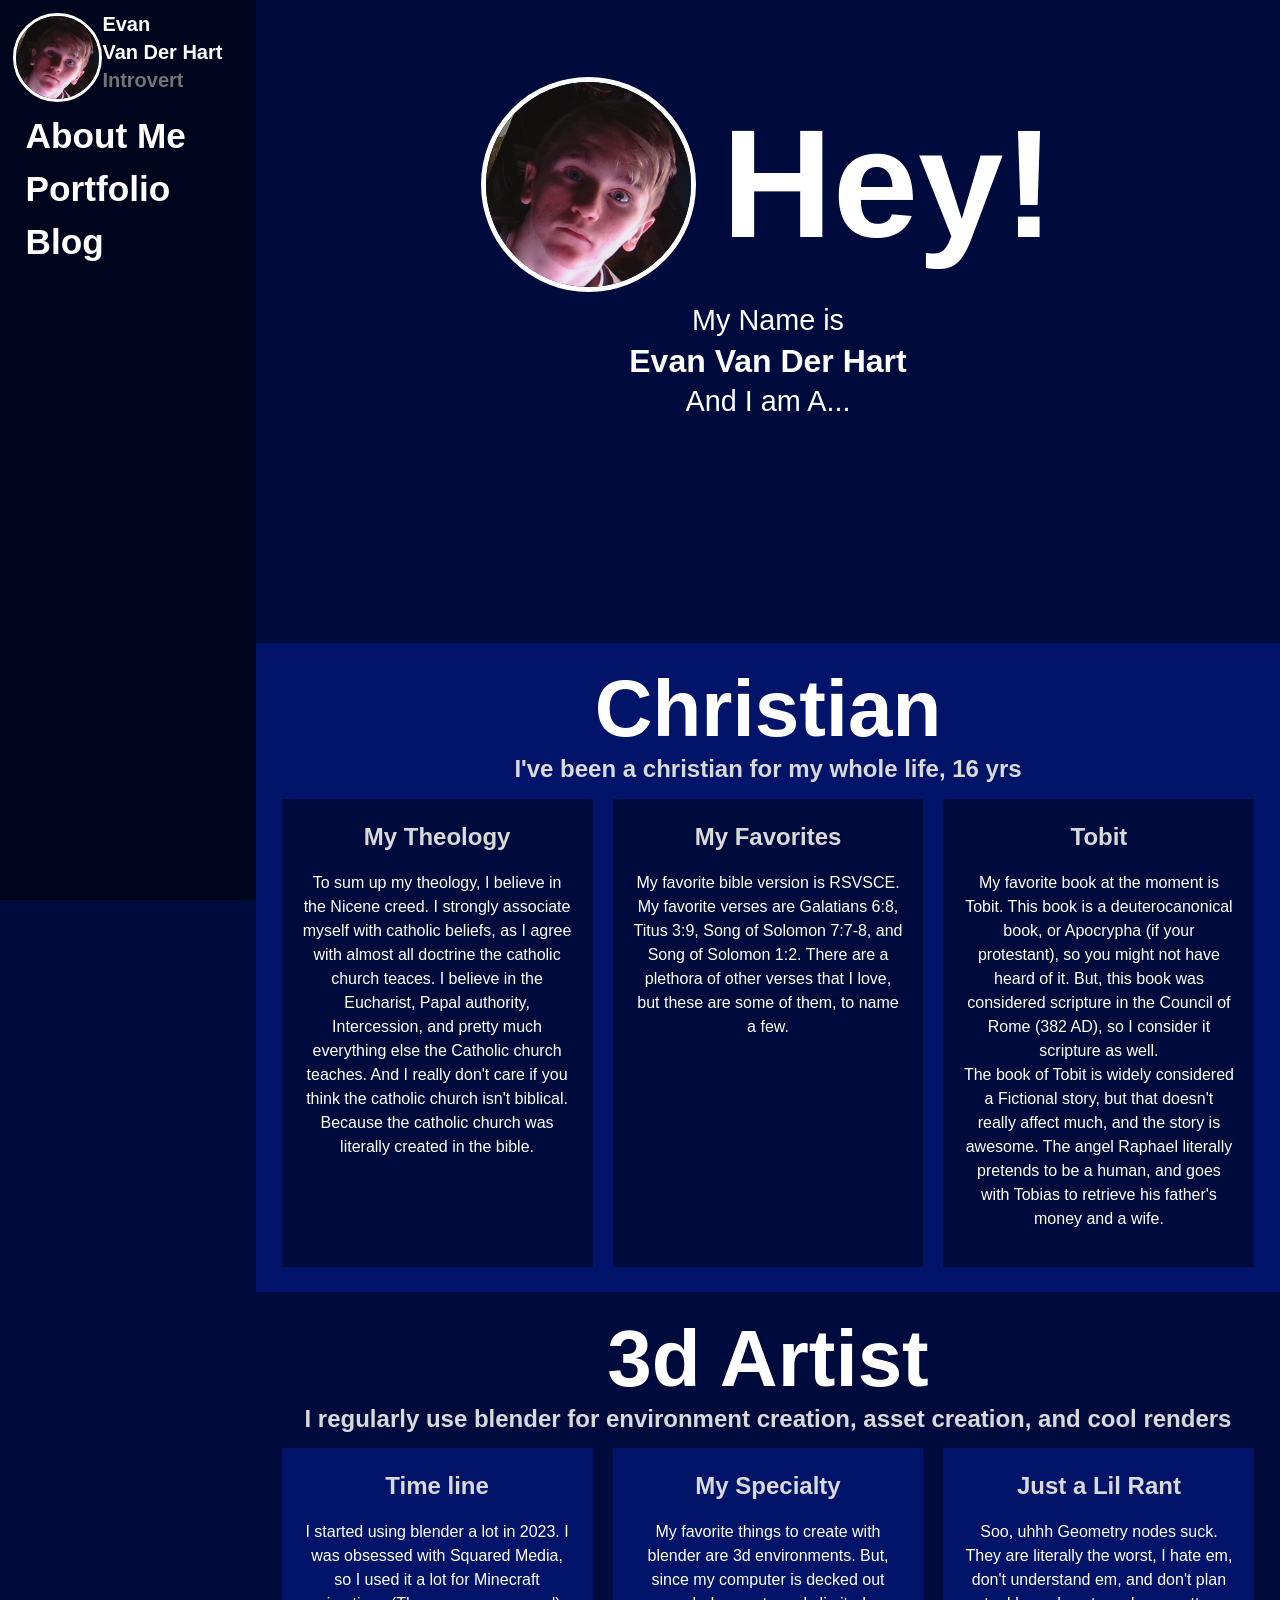
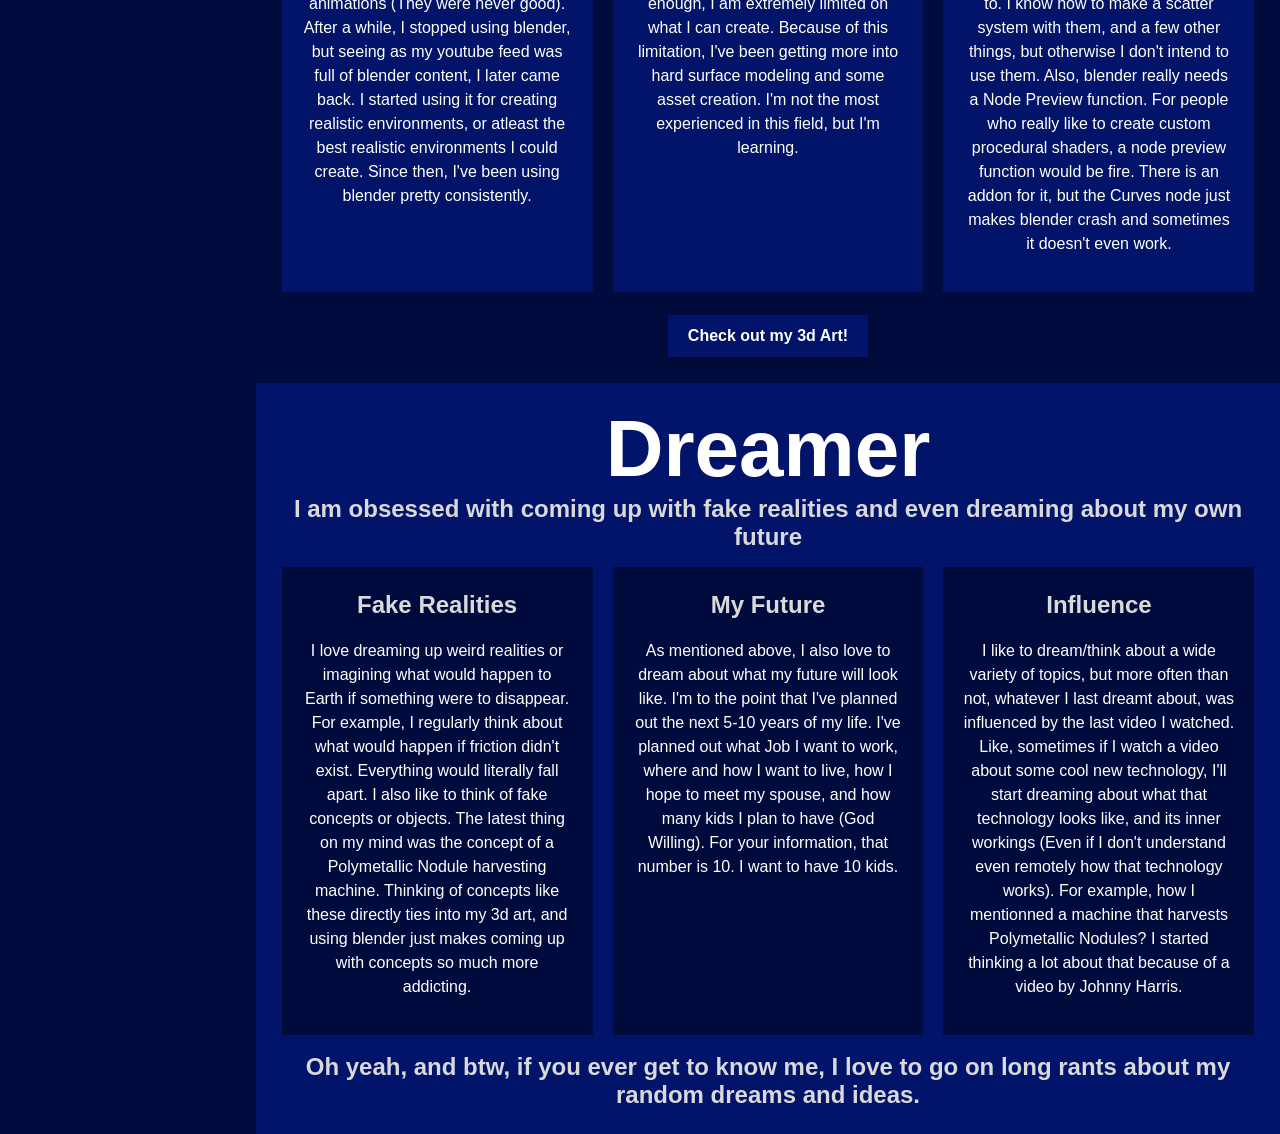
==== pages/Aboutme.html @ 091ca2a3 "Initial commit" ====
<!DOCTYPE html>
<html lang="en">
    <head>
        <meta charset="UTF-8">
        <meta name="viewport" content="width=device-width, initial-scale=1.0">
        <title>Introvert - About Me</title>
        <link rel="stylesheet" href="../css/style.css">
    </head>
    
    <body>
        <img src="../assets/MainProfile.jpg" id="MainMenuProfImg">
        <aside id="MainSideMenu">
            <a href="../index.html">
                <h1 id="MainSideMenuName">Evan<br>Van Der Hart<br><span class="IntText">Introvert</span></h1>
            </a>
            
            <p>
                <a href="../pages/Aboutme.html" class="SideBarLinks">About Me</a><br>
                <a href="../pages/Portfolio.html" class="SideBarLinks">Portfolio</a><br>
                <a href="../pages/Blog.html" class="SideBarLinks">Blog</a>
            </p>
        </aside>

        <main>
            <section class="top_about_section">
                <img id="AboutMeImg" src="../assets/MainProfile.jpg">
                <h2 id="BigAboutMeHEY">Hey!</h2>
            </section>
            <section id="AboutMeIntroTextALL">
                <h2 class="AboutMeIntroText">My Name is</h2>
                <h2 class="AboutMeNameText">Evan Van Der Hart</h2>
                <h2 class="AboutMeIntroText">And I am A...</h2>
            </section>


            <section class="AboutMeSoftBlue">                              <!-- Christian -->
                <h2>Christian</h2>
                <h3>I've been a christian for my whole life, 16 yrs</h3>

                <section class="AboutMeSoftBlueSegments">
                    <div class="AboutMeSoftBlueSegmentsTxt"> <!-- My Theology -->
                        <h3>My Theology</h3>
                        <p>To sum up my theology, I believe in the Nicene creed.
                            I strongly associate myself with catholic beliefs, as I agree with almost all doctrine the catholic church teaces.
                            I believe in the Eucharist, Papal authority, Intercession, and pretty much everything else the Catholic church teaches.
                            And I really don't care if you think the catholic church isn't biblical. Because the catholic church was literally created in the bible. 
                        </p>
                    </div>
                    <div class="AboutMeSoftBlueSegmentsTxt"> <!-- My Favorites -->
                        <h3>My Favorites</h3>
                        <p> My favorite bible version is RSVSCE. My favorite verses are Galatians 6:8, Titus 3:9, Song of Solomon 7:7-8, and Song of Solomon 1:2.
                            There are a plethora of other verses that I love, but these are some of them, to name a few.
                        </p>
                    </div>
                    <div class="AboutMeSoftBlueSegmentsTxt"> <!-- Tobit -->
                        <h3>Tobit</h3>
                        <p>My favorite book at the moment is Tobit. This book is a deuterocanonical book, or Apocrypha (if your protestant), so you might not have heard of it.
                        But, this book was considered scripture in the Council of Rome (382 AD), so I consider it scripture as well. 
                        <br> The book of Tobit is widely considered a Fictional story, but that doesn't really affect much, and the story is awesome. The angel Raphael literally pretends to be a human, and goes with Tobias to retrieve his father's money and a wife. 
                        </p>
                    </div>                    
                </section>
            </section>

            <section class="AboutMeBlue">                                  <!-- 3d Artist -->
                <h2>3d Artist</h2>
                <h3>I regularly use blender for environment creation, asset creation, and cool renders </h3>

                <section class="AboutMeBlueSegments">
                    <div class="AboutMeBlueSegmentsTxt">
                        <h3>Time line</h3>
                        <p>I started using blender a lot in 2023. I was obsessed with Squared Media, so I used it a lot for Minecraft animations
                            (They were never good). After a while, I stopped using blender, but seeing as my youtube feed was full of blender content, I later came back.
                            I started using it for creating realistic environments, or atleast the best realistic environments I could create. Since then, I've been using blender pretty consistently.
                        </p>
                    </div>
                    <div class="AboutMeBlueSegmentsTxt">
                        <h3>My Specialty</h3>
                        <p>My favorite things to create with blender are 3d environments. But, since my computer is decked out enough, I am extremely limited on what I can create.
                            Because of this limitation, I've been getting more into hard surface modeling and some asset creation. I'm not the most experienced in this field, but I'm learning.
                        </p>
                    </div>
                    <div class="AboutMeBlueSegmentsTxt">
                        <h3>Just a Lil Rant</h3>
                        <p>Soo, uhhh Geometry nodes suck. They are literally the worst, I hate em, don't understand em, and don't plan to. I know how to make a scatter system with them, and a few other things,
                            but otherwise I don't intend to use them. Also, blender really needs a Node Preview function. For people who really like to create custom procedural shaders, a node preview function would be fire.
                            There is an addon for it, but the Curves node just makes blender crash and sometimes it doesn't even work.
                        </p>
                    </div>
                </section>

                <br>
                <section class="ButtonContainerBlue">
                    <a href="..\pages\Portfolio.html" class="btnBlue">Check out my 3d Art!</a>
                </section>

            </section>

            <section class="AboutMeSoftBlue">                              <!-- Dreamer -->
                <h2>Dreamer</h2>
                <h3>I am obsessed with coming up with fake realities and even dreaming about my own future</h3>

                <section class="AboutMeSoftBlueSegments">
                    <div class="AboutMeSoftBlueSegmentsTxt">
                        <h3>Fake Realities</h3>
                        <p>I love dreaming up weird realities or imagining what would happen to Earth if something were to disappear.
                            For example, I regularly think about what would happen if friction didn't exist. Everything would literally fall apart.
                            I also like to think of fake concepts or objects. The latest thing on my mind was the concept of a Polymetallic Nodule harvesting machine.
                            Thinking of concepts like these directly ties into my 3d art, and using blender just makes coming up with concepts so much more addicting.
                        </p>
                    </div>
                    <div class="AboutMeSoftBlueSegmentsTxt">
                        <h3>My Future</h3>
                        <p>As mentioned above, I also love to dream about what my future will look like. I'm to the point that I've planned 
                            out the next 5-10 years of my life. I've planned out what Job I want to work, where and how I want to live, how I hope to meet my spouse, and how many kids I plan to have (God Willing).
                            For your information, that number is 10. I want to have 10 kids.
                        </p>
                    </div>
                    <div class="AboutMeSoftBlueSegmentsTxt">
                        <h3>Influence</h3>
                        <p>I like to dream/think about a wide variety of topics, but more often than not, whatever I last dreamt about, was influenced by the last video I watched.
                            Like, sometimes if I watch a video about some cool new technology, I'll start dreaming about what that technology looks like, and its inner workings (Even if I don't understand even remotely how that technology works).
                            For example, how I mentionned a machine that harvests Polymetallic Nodules? I started thinking a lot about that because of a video by Johnny Harris.
                        </p>
                    </div>
                </section>

                <br>
                <h3>Oh yeah, and btw, if you ever get to know me, I love to go on long rants about my random dreams and ideas.</h3>
            </section>

        </main>
        <script src="../js/menu.js"></script>
    </body>
</html>
---- css/style.css ----
@font-face {
    font-family: 'CanvasSans';
    src: url('fonts\CanvaSans-Bold.woff') format(woff);
    font-weight: bold;
    font-style: normal;
}
@font-face {
    font-family: 'CanvasSans';
    src: url('fonts\CanvaSans-Regular.woff') format(woff);
    font-weight: normal;
    font-style: normal;
}
html, body {
    height: 100%;
}
body {
    margin: 0;
    display: flex;
    background-color: #000b3d;
}
.top_home_section {
    background-color: #000b3d;
    margin: 0;
    padding-top: 7.5%;
}
/* Basic Coloring and Stuff above */








a {
    text-decoration: none;
}






/* The main side menu including functionality and size adapation */
#MainSideMenu {
    width: clamp(250px, 20%, 650px);
    background-color: #00051e;
    flex-shrink: 0;
    position: fixed;
    height: 100vh;
    z-index: 1000;
}
main {
    flex: 1;
    display: flex;
    flex-direction: column;
    margin-left: clamp(250px, 20%, 650px);
}
#MainMenuProfImg {
    position: fixed;
    width: clamp(80px, 6.5%, 200px);
    border-radius: 50%;
    margin-left: 1%;
    margin-top: clamp(10px, 1%, 100px);
    z-index: 2000;
    border: 3px solid white;
}
#MainSideMenuName {
    color: white;
    font-family: "CanvasSans", sans-serif;
    font-weight: bold;
    padding-left: clamp(100px, 40%, 1000px);
    font-size: clamp(20px, 1.5vw, 100px); 
    margin-top: clamp(10px, 4%, 1000px);
    margin-bottom: 0;
    line-height: clamp(10px, 140%, 100px);
}
#MainSideMenuName:hover { /*Applies to name*/
    cursor: pointer;
    color: #737373;
}
.IntText {
    color: #737373;
}
.SideBarLinks {
    color: White;
    font-family: "CanvasSans", sans-serif;
    font-weight: bold;
    font-size: clamp(35px, 2.75vw, 100px);
    padding-left: clamp(0px, 10%, 1000px);
    line-height: clamp(10px, 150%, 1000px);
}
.SideBarLinks:hover {
    color: #b4b4b4;
    cursor: pointer;
}
/* End of side menu CSS */






/* Home Page Css */
#HomePageImg {
    display: block;
    border-radius: 50%;
    border: 5px solid white;
    margin: auto;
    width: clamp(130px, 20%, 3000px);
    margin-bottom: 0%;
}
#HelloImTxt {
    text-align: center;
    color: #737373;
    font-family: "CanvasSans", sans-serif;
    font-size: clamp(20px, 1.25vw, 1000px);
    margin-top: .75%;
    margin-bottom: 0%;
}
#MyNameHomePg {
    text-align: center;
    color: white;
    font-family: "CanvasSans", sans-serif;
    font-weight: bold;
    font-size: clamp(0px, 200%, 1000px);
    margin-top: .75%;
    margin-bottom: 0%;
}
#MainDescriptPara {
    text-align: Center;
    color: #b4b4b4;
    font-family: "CanvasSans", sans-serif;
    font-size: clamp(15px, 1vw, 1000px);
    margin-top: 1.25%;
    margin-left: 2vw;
    margin-right: 2vw;
}
.button-container {
    display: flex;           /* enable flex layout */
    justify-content: center; /* center horizontally */
    gap: 1%;               /* space between buttons */
    margin-bottom: 20%;
}
.btn {
  display: inline-block;
  padding: 12px 20px;
  background: #ffffff;
  color: #000b3d;
  text-decoration: none;
  font-weight: bold;
  font-family: "CanvasSans", sans-serif;
  font-size: clamp(12px, 100%,1000px);
  text-align: center;
  box-shadow: 0 4px 8px rgba(0, 0, 0, 0.25);
  margin-top: .5%
}
.btn:hover {
  background: #b4b4b4;
}
/* End of Home Page Css */

/* About Me Page CSS */
.top_about_section {
    display: flex;
    background-color: #000b3d;
    justify-content: center;
    margin: 0;
    padding-top: 7.5%;
    align-items: center;
}
#AboutMeImg {
    flex-shrink: 0;
    border-radius: 50%;
    width: clamp(130px, 20%, 3000px);
    margin-right: 2.5%;
    border: 5px solid white;
}
#BigAboutMeHEY {
    color: white;
    font-family: canvas-sans, sans-serif;
    font-weight: bold;
    font-size: clamp(100px, 12vw, 1000px);
    margin: 0;
}
#AboutMeIntroTextALL {
    margin-top: clamp(10px, 1vw, 100px);
    margin-bottom: 22%
}
.AboutMeIntroText {
    color:white;
    font-family: canvas-sans, sans-serif;
    text-align: center;
    font-weight: normal;
    font-size: clamp(20px, 2.25vw, 1000px);
    margin-bottom: 0;
    margin-top: 0%;
}
.AboutMeNameText {
    color:white;
    font-family: canvas-sans, sans-serif;
    text-align: center;
    font-weight:bold;
    font-size: clamp(20px, 2.5vw, 1000px);
    margin-top: .5%;
    margin-bottom: .5%;
}


/*About me Soft Blue Start*/
.AboutMeSoftBlue{
    padding-top: 0;
    background-color: #011469;
    color: white;
    font-family: canvas-sans, sans-serif;
    padding-bottom: clamp(25px, 2.5%, 1000px);
}
.AboutMeSoftBlue h2 {
    margin-top: 0;
    padding-top: 2%;
    font-weight: bold;
    text-align: center;
    font-size: clamp(0px, 500%, 1000px);
    margin-bottom: 0;
}
.AboutMeSoftBlue h3 {
    text-align: center;
    margin-top: 0;
    margin-bottom: 0;
    font-size: clamp(0px, 150%, 1000px);
    color: #d9d9d9;
    margin-left: 2.5%;
    margin-right: 2.5%;
}
.AboutMeSoftBlueSegments {
    display: flex;
    flex-wrap: wrap;
    gap: 20px;
    margin-left: 2.5%;
    margin-right: 2.5%;;
    margin-top: 1.5%
}
.AboutMeSoftBlueSegmentsTxt {
    flex: 1;
    padding: 20px;
    background-color: #000b3d;
    text-align: center;
    min-width: 250px;
    line-height: 1.5;
}
/*About me Soft Blue End*/

/*About me Blue Start*/
.AboutMeBlue{
    padding-top: 0;
    background-color: #000b3d;
    color: white;
    font-family: canvas-sans, sans-serif;
    padding-bottom: clamp(25px, 2.5%, 1000px);
}
.AboutMeBlue h2 {
    margin-top: 0;
    padding-top: 2%;
    font-weight: bold;
    text-align: center;
    font-size: clamp(0px, 500%, 1000px);
    margin-bottom: 0;
}
.AboutMeBlue h3 {
    text-align: center;
    margin-top: 0;
    margin-bottom: 0;
    font-size: clamp(0px, 150%, 1000px);
    color: #d9d9d9;
    margin-left: 2.5%;
    margin-right: 2.5%;
}
.AboutMeBlueSegments {
    display: flex;
    flex-wrap: wrap;
    gap: 20px;
    margin-left: 2.5%;
    margin-right: 2.5%;;
    margin-top: 1.5%
}
.AboutMeBlueSegmentsTxt {
    flex: 1;
    padding: 20px;
    background-color: #011469;
    text-align: center;
    min-width: 250px;
    line-height: 1.5;
}
.ButtonContainerBlue {
    display: flex;           /* enable flex layout */
    justify-content: center; /* center horizontally */
    gap: 1%;               /* space between buttons */
}
.btnBlue {
  display: inline-block;
  padding: 12px 20px;
  background: #011469;
  color: #FFFFFF;
  text-decoration: none;
  font-weight: bold;
  font-family: "CanvasSans", sans-serif;
  font-size: clamp(12px, 100%,1000px);
  text-align: center;
  box-shadow: 0 4px 8px rgba(0, 0, 0, 0.25);
  margin-top: .5%
}
/*About me Blue End*/

/* Portfolio Page CSS */
.TopPortSection {
    text-align: center;
    color: white;
    font-size: clamp(0px, 300%, 1000px);
    font-family: canvas-sans, sans-serif;
    font-weight: bold;
    padding-top: 7.5%;
    margin-bottom: 0;
}
.PortfolioTypes {
    display: flex;
    flex-wrap: wrap;
    gap: 20px;
    margin-left: 2.5%;
    margin-right: 2.5%;

    color: white;
    font-family: "CanvasSans", sans-serif;
    font-weight: bold;
    font-size: clamp(0px, 200%, 1000px);
}
.PortfolioType {
    flex: 1;
    padding: 20px;
    text-align: center;
}


.PortfolioItems {
    display: flex;
    flex-wrap: wrap;
    gap: 20px;
    justify-content: center;
}
.PortfolioItems a {
    text-decoration: none;
    color: inherit;
}


.PortfolioItem {
    flex: 1;
    background-color: #162263;
    text-align: center;
    border-radius: 15px;
    min-width: 150px;
    max-width: 200px;
    padding-bottom: 1%;
    border: 3px solid rgba(255, 255, 255, 0.397);
}
.PortfolioItem:hover {
    border: 3px solid rgba(255, 255, 255, 0.8);
}
.PortfolioItem h3 {
    font-weight: normal;
    font-size: 50%;
    margin-top: 0;
    margin-bottom: 1%;
}
.PortfolioItem img {
    width: 100%;
    height: auto;
    border-top-left-radius: 15px;
    border-top-right-radius: 15px;
}
/* End of Portfolio Page CSS */

/* Portfolio Item Page CSS */
.Container {
    padding-top: 5%;
    margin-left: auto;
    margin-right: auto;
}
.slider-wrapper {
    position: relative;
    width: clamp(500px, 50vw, 10000px);
    margin: 0 auto;
}
.slider {
    display: flex;
    aspect-ratio: 16/9;
    overflow-x: auto;
    scroll-snap-type: x mandatory;
    scroll-behavior: smooth;
    box-shadow: 0 1.5rem 3rem -0.75re hsla(0, 0%, 0%, 0.25);
    border-radius: .5rem
}
.slider img {
    flex: 1 0 100%;
    scroll-snap-align: start;
    object-fit: cover;
}
.slider-nav {
    display: flex;
    column-gap: 1rem;
    position: absolute;
    bottom: 1.25rem;
    left: 50%;
    transform: translateX(-50%);
    z-index: 1;
}
.slider-nav a{
    width: .5rem;
    height: .5rem;
    border-radius: 50%;
    background-color: #fff;
    opacity: .5;
}
.slider::-webkit-scrollbar {
	display: none;
}
.slider-nav a:hover {
    opacity: 1;
}
.ProjectHeading {
    color: white;
    font-family: 'CanvasSans', sans-serif;
    font-weight: bold;
    text-align: center;
}
.ProjectHeading:hover {
    color: rgb(0, 0, 0);
}
.ProjectPricing {
    color: #737373;
    font-family: 'CanvasSans', sans-serif;
    font-weight: bold;
    text-align: center;
    margin-top: 0;
}
.ProjectDescription {
    color: #737373;
    font-family: 'CanvasSans', sans-serif;
    text-align: center;
    margin-top: 0;
}
/* End of Portfolio Item Page CSS */

/* Blog Page CSS */
.BlogHeading {
    color:white;
    font-family: 'CanvasSans', sans-serif;
    font-weight: bold;
    text-align: center;
    font-size: clamp(0px, 400%, 1000px);
    padding-top: 10%;
}

.BlogItems {
    display: flex;
    flex-wrap: wrap;
    gap: 20px;
    justify-content: center;
}
.BlogItems a {
    text-decoration: none;
    color: inherit;
}

.BlogItem {
    flex: 1;
    background-color: #162263;
    text-align: center;
    border-radius: 15px;
    min-width: 150px;
    max-width: 200px;
    padding-bottom: 1%;
    min-width: 400px;
    max-width: 400px;
    border: 3px solid rgba(255, 255, 255, 0.397);
}
.BlogItem:hover {
    border: 3px solid rgba(255, 255, 255, 0.8);
}
.BlogItem h2 {
    color: white;
    font-family: 'CanvasSans', sans-serif;
    font-weight: normal;
    margin-top: 2%;
    margin-bottom: 0;
}
.BlogItem p {
    color: rgb(168, 168, 168);
    font-family: 'CanvasSans', sans-serif;
    font-weight: normal;
    font-size: 12px;
    margin-top: 2%;
    margin-bottom: 2%;
}
/* End of Blog Page CSS */

/* Individual Blog Page CSS */
.BlogPageTitle {
    color:white;
    font-family: 'CanvasSans', sans-serif;
    font-weight: bold;
    text-align: center;
    font-size: clamp(0px, 400%, 1000px);
    padding-top: 10%;
    margin-bottom: 2%;
}
.BlogPageAuthor {
    color: #737373;
    font-family: 'CanvasSans', sans-serif;
    font-weight: normal;
    font-size: 18px;
    text-align: center;
    font-size: clamp(0px, 100%, 1000px);
    margin-top: 0;
}
.EssayContainer {
    display: flex;
    flex-wrap: wrap;
    gap: 20px;
    margin-top: 2.5%;
}
.EssayType {
    flex: 1;
    background-color: rgba(255, 255, 255, 0);
    margin-right: 5%;
    margin-left: 5%;
    text-align: center;
}
.EssayType h2 {
    color: white;
    font-family: 'CanvasSans', sans-serif;
    font-weight: bold;
}
.EssayType p {
    color: rgba(216, 216, 216, 0.671);
    font-family: 'CanvasSans', sans-serif;
    font-weight: normal;
    font-size: clamp(15px, 120%, 1000px);
    line-height: 1.4;
    letter-spacing: 0.05em;
}
.ExtrasType {
    flex: 1;
    background-color: rgb(114, 101, 101);
    min-width: 500px;
}
.ExtrasType h2 {
    color: white;
    font-family: 'CanvasSans', sans-serif;
    font-weight: bold;
    text-align: center;
}




/*Css for on Mobile*/
@media (max-width: 768px) {
    aside {
        display: none;
    }
    #MainMenuProfImg {
        cursor: pointer;
    }
    #MainMenuProfImg:hover {
        border: 3px solid #b4b4b4;
    }
    main {
        margin-left: 0;
    }
}
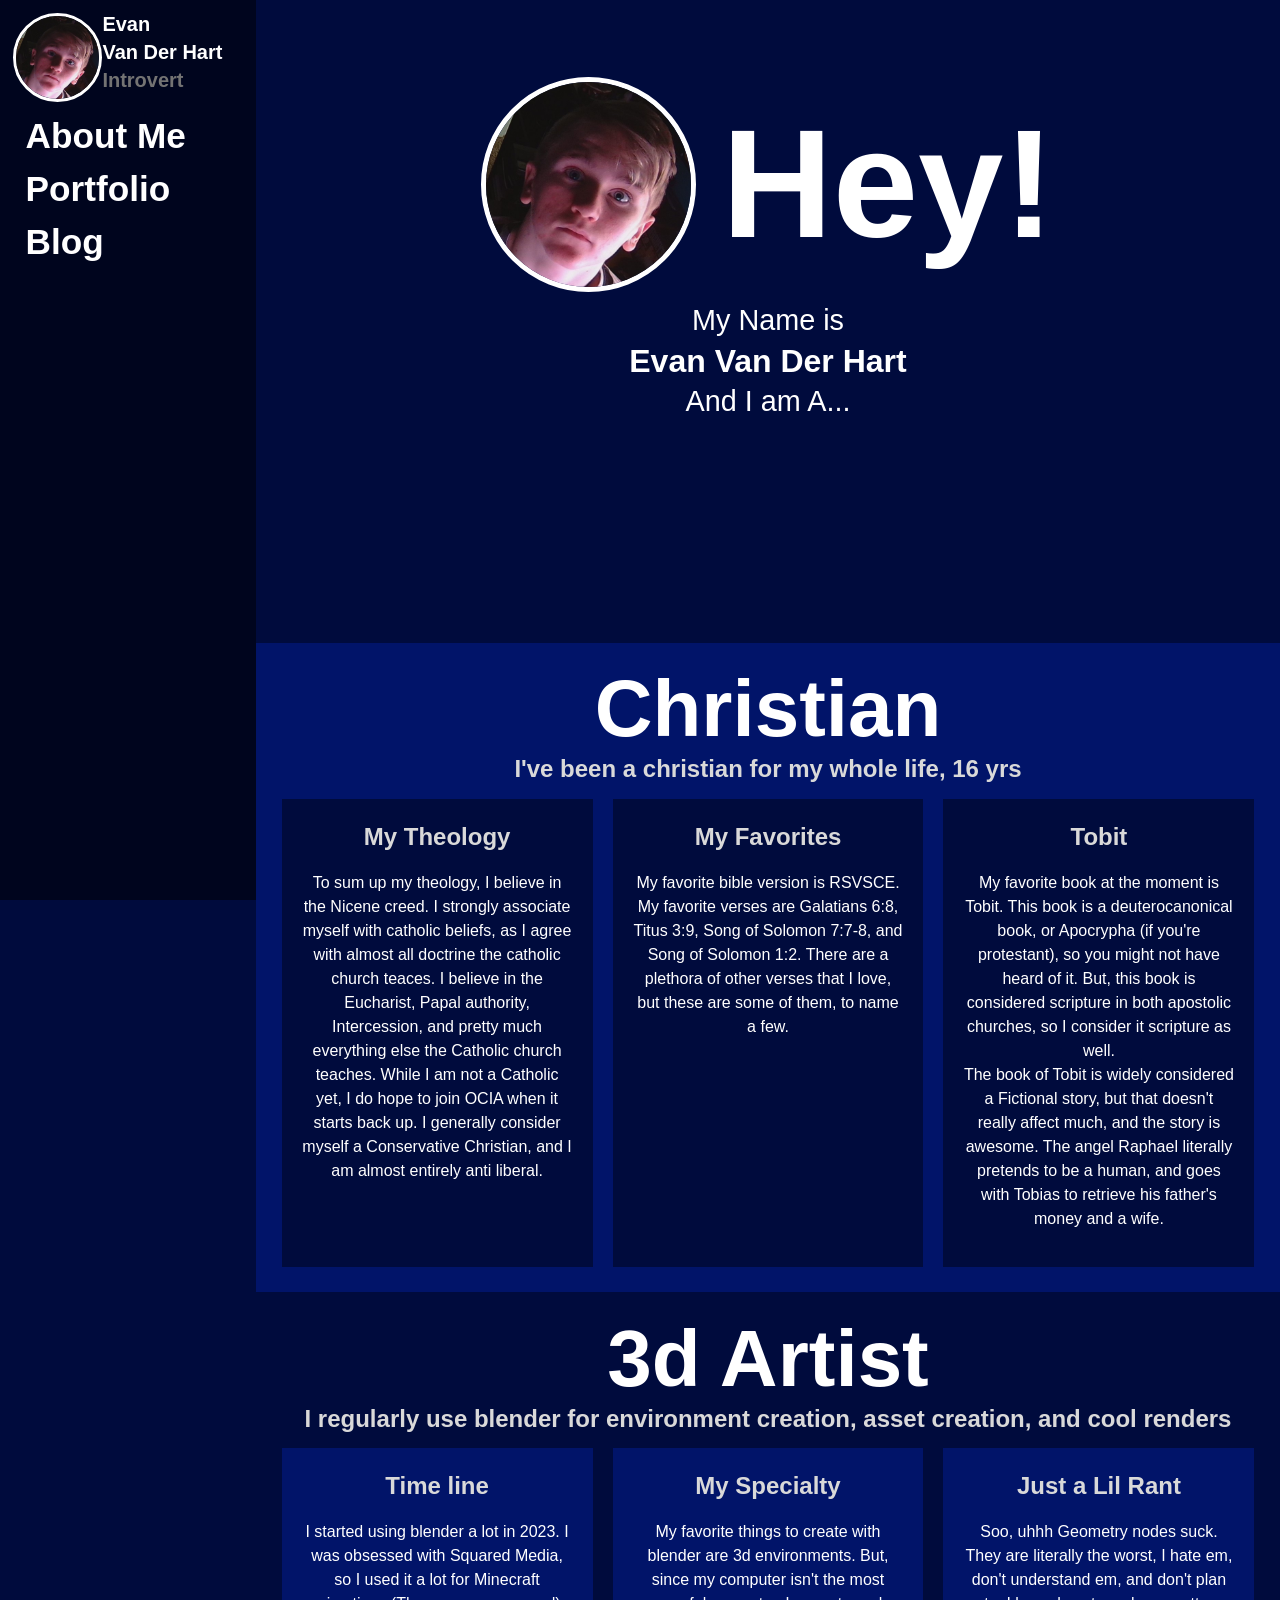
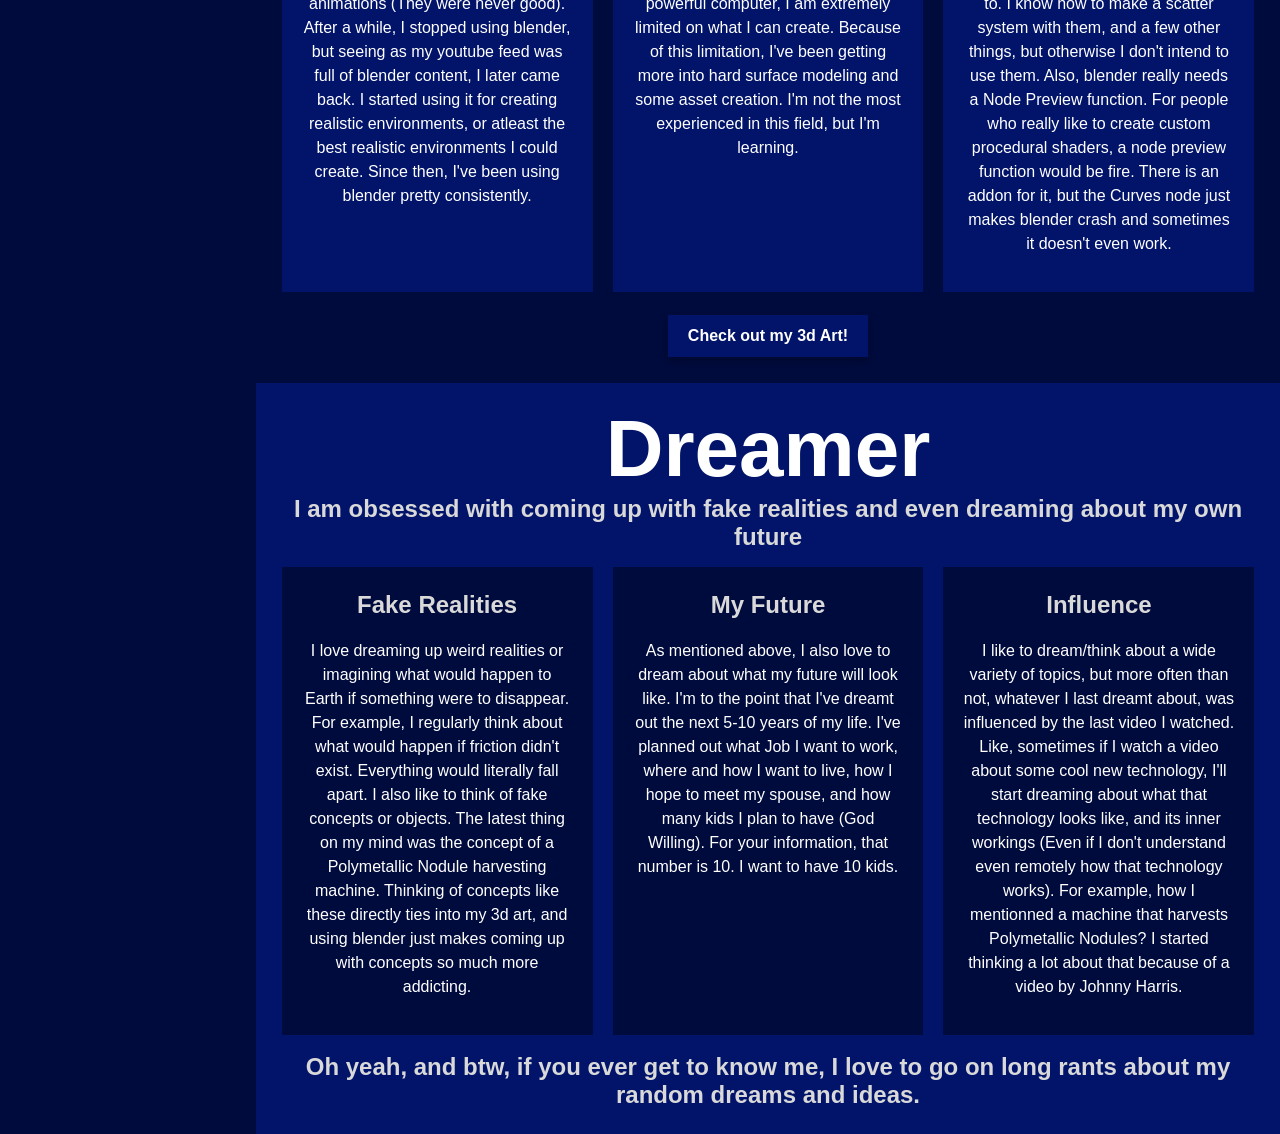
==== commit fbbdff1a: "Some small About Me Changes" ====
--- a/pages/Aboutme.html
+++ b/pages/Aboutme.html
@@ -43,7 +43,7 @@
                         <p>To sum up my theology, I believe in the Nicene creed.
                             I strongly associate myself with catholic beliefs, as I agree with almost all doctrine the catholic church teaces.
                             I believe in the Eucharist, Papal authority, Intercession, and pretty much everything else the Catholic church teaches.
-                            And I really don't care if you think the catholic church isn't biblical. Because the catholic church was literally created in the bible. 
+                            While I am not a Catholic yet, I do hope to join OCIA when it starts back up. I generally consider myself a Conservative Christian, and I am almost entirely anti liberal. 
                         </p>
                     </div>
                     <div class="AboutMeSoftBlueSegmentsTxt"> <!-- My Favorites -->
@@ -54,8 +54,8 @@
                     </div>
                     <div class="AboutMeSoftBlueSegmentsTxt"> <!-- Tobit -->
                         <h3>Tobit</h3>
-                        <p>My favorite book at the moment is Tobit. This book is a deuterocanonical book, or Apocrypha (if your protestant), so you might not have heard of it.
-                        But, this book was considered scripture in the Council of Rome (382 AD), so I consider it scripture as well. 
+                        <p>My favorite book at the moment is Tobit. This book is a deuterocanonical book, or Apocrypha (if you're protestant), so you might not have heard of it.
+                        But, this book is considered scripture in both apostolic churches, so I consider it scripture as well. 
                         <br> The book of Tobit is widely considered a Fictional story, but that doesn't really affect much, and the story is awesome. The angel Raphael literally pretends to be a human, and goes with Tobias to retrieve his father's money and a wife. 
                         </p>
                     </div>                    
@@ -76,7 +76,7 @@
                     </div>
                     <div class="AboutMeBlueSegmentsTxt">
                         <h3>My Specialty</h3>
-                        <p>My favorite things to create with blender are 3d environments. But, since my computer is decked out enough, I am extremely limited on what I can create.
+                        <p>My favorite things to create with blender are 3d environments. But, since my computer isn't the most powerful computer, I am extremely limited on what I can create.
                             Because of this limitation, I've been getting more into hard surface modeling and some asset creation. I'm not the most experienced in this field, but I'm learning.
                         </p>
                     </div>
@@ -111,7 +111,7 @@
                     </div>
                     <div class="AboutMeSoftBlueSegmentsTxt">
                         <h3>My Future</h3>
-                        <p>As mentioned above, I also love to dream about what my future will look like. I'm to the point that I've planned 
+                        <p>As mentioned above, I also love to dream about what my future will look like. I'm to the point that I've dreamt  
                             out the next 5-10 years of my life. I've planned out what Job I want to work, where and how I want to live, how I hope to meet my spouse, and how many kids I plan to have (God Willing).
                             For your information, that number is 10. I want to have 10 kids.
                         </p>
--- a/css/style.css
+++ b/css/style.css
@@ -548,17 +548,7 @@
     line-height: 1.4;
     letter-spacing: 0.05em;
 }
-.ExtrasType {
-    flex: 1;
-    background-color: rgb(114, 101, 101);
-    min-width: 500px;
-}
-.ExtrasType h2 {
-    color: white;
-    font-family: 'CanvasSans', sans-serif;
-    font-weight: bold;
-    text-align: center;
-}
+
 
 
 
@@ -577,4 +567,17 @@
     main {
         margin-left: 0;
     }
-}
+    .BlogItem {
+        min-width: 350px;
+        max-width: 360px;
+    }
+    .BlogItem h2 {
+        font-size: 20px;
+    }
+    .BlogItem p {
+        font-size: 12px;
+    }
+    .slider-wrapper {
+        max-width: 340px;
+    }
+}   
